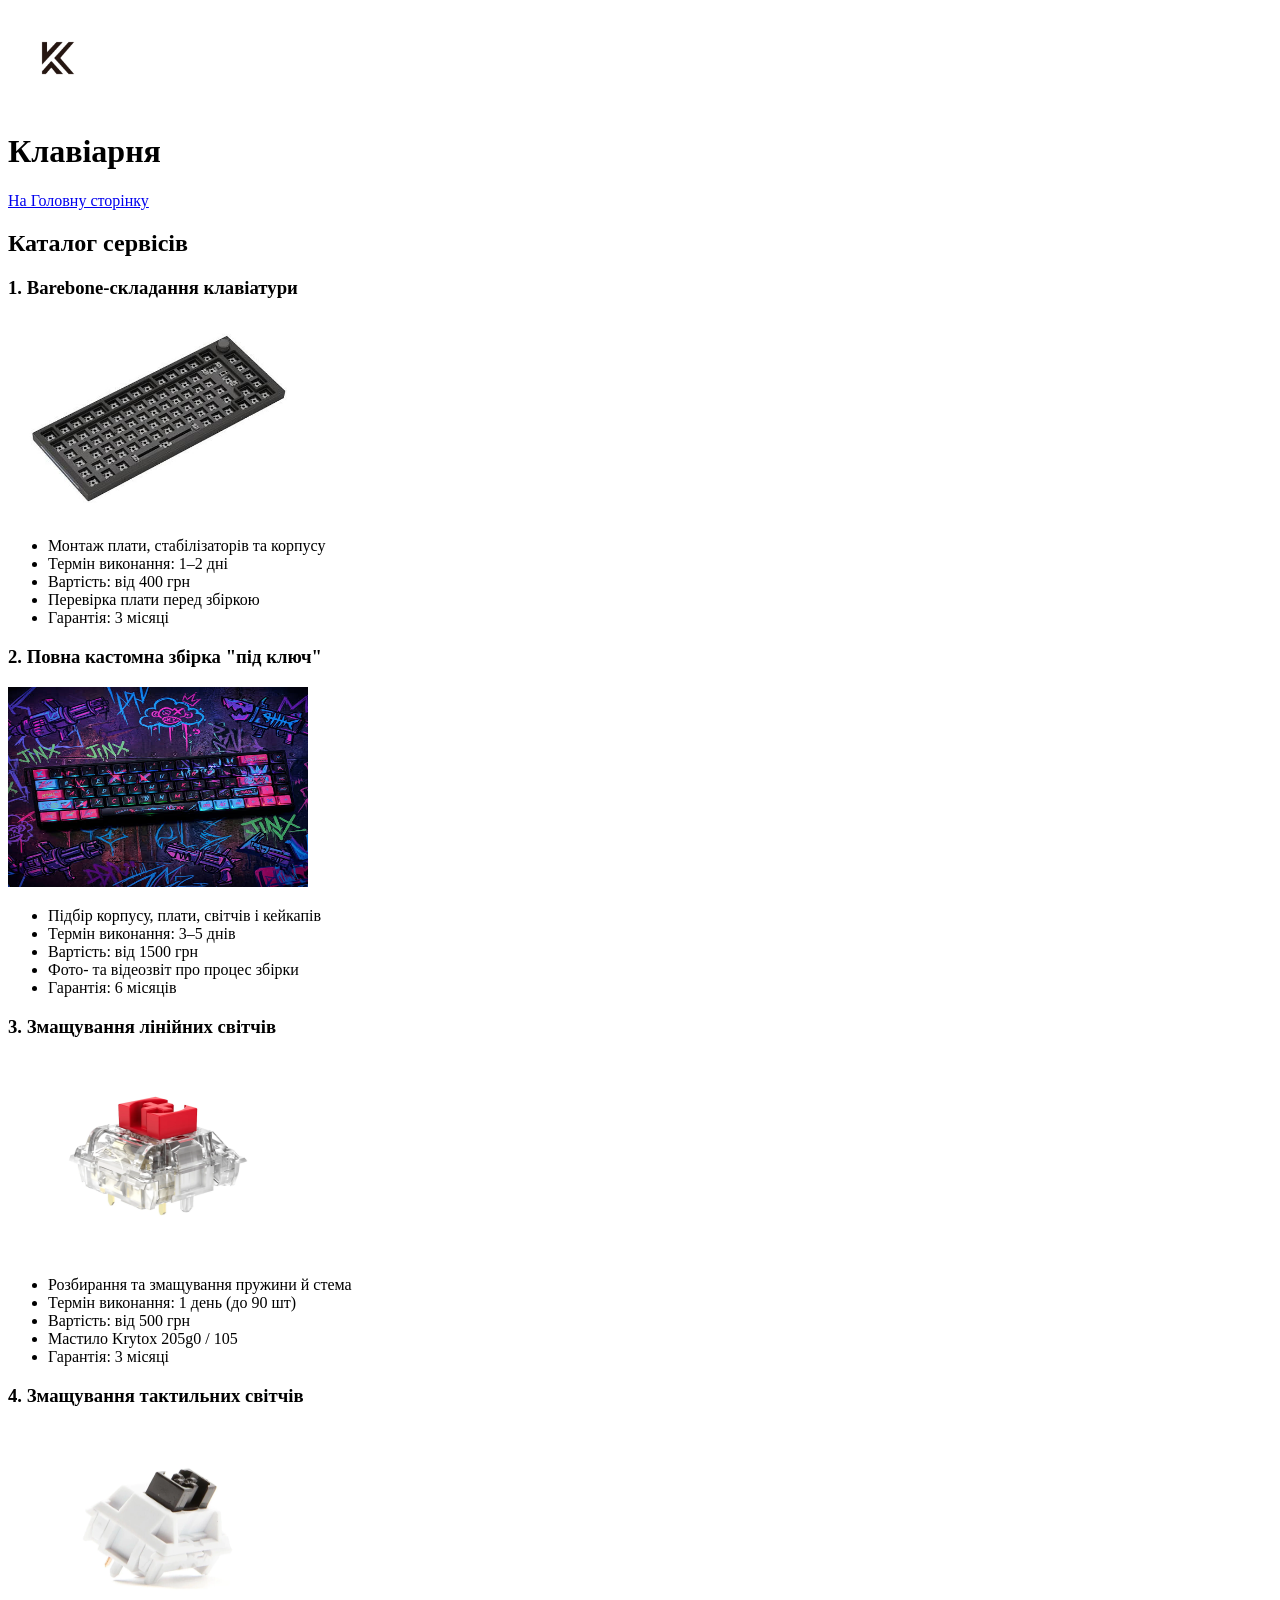
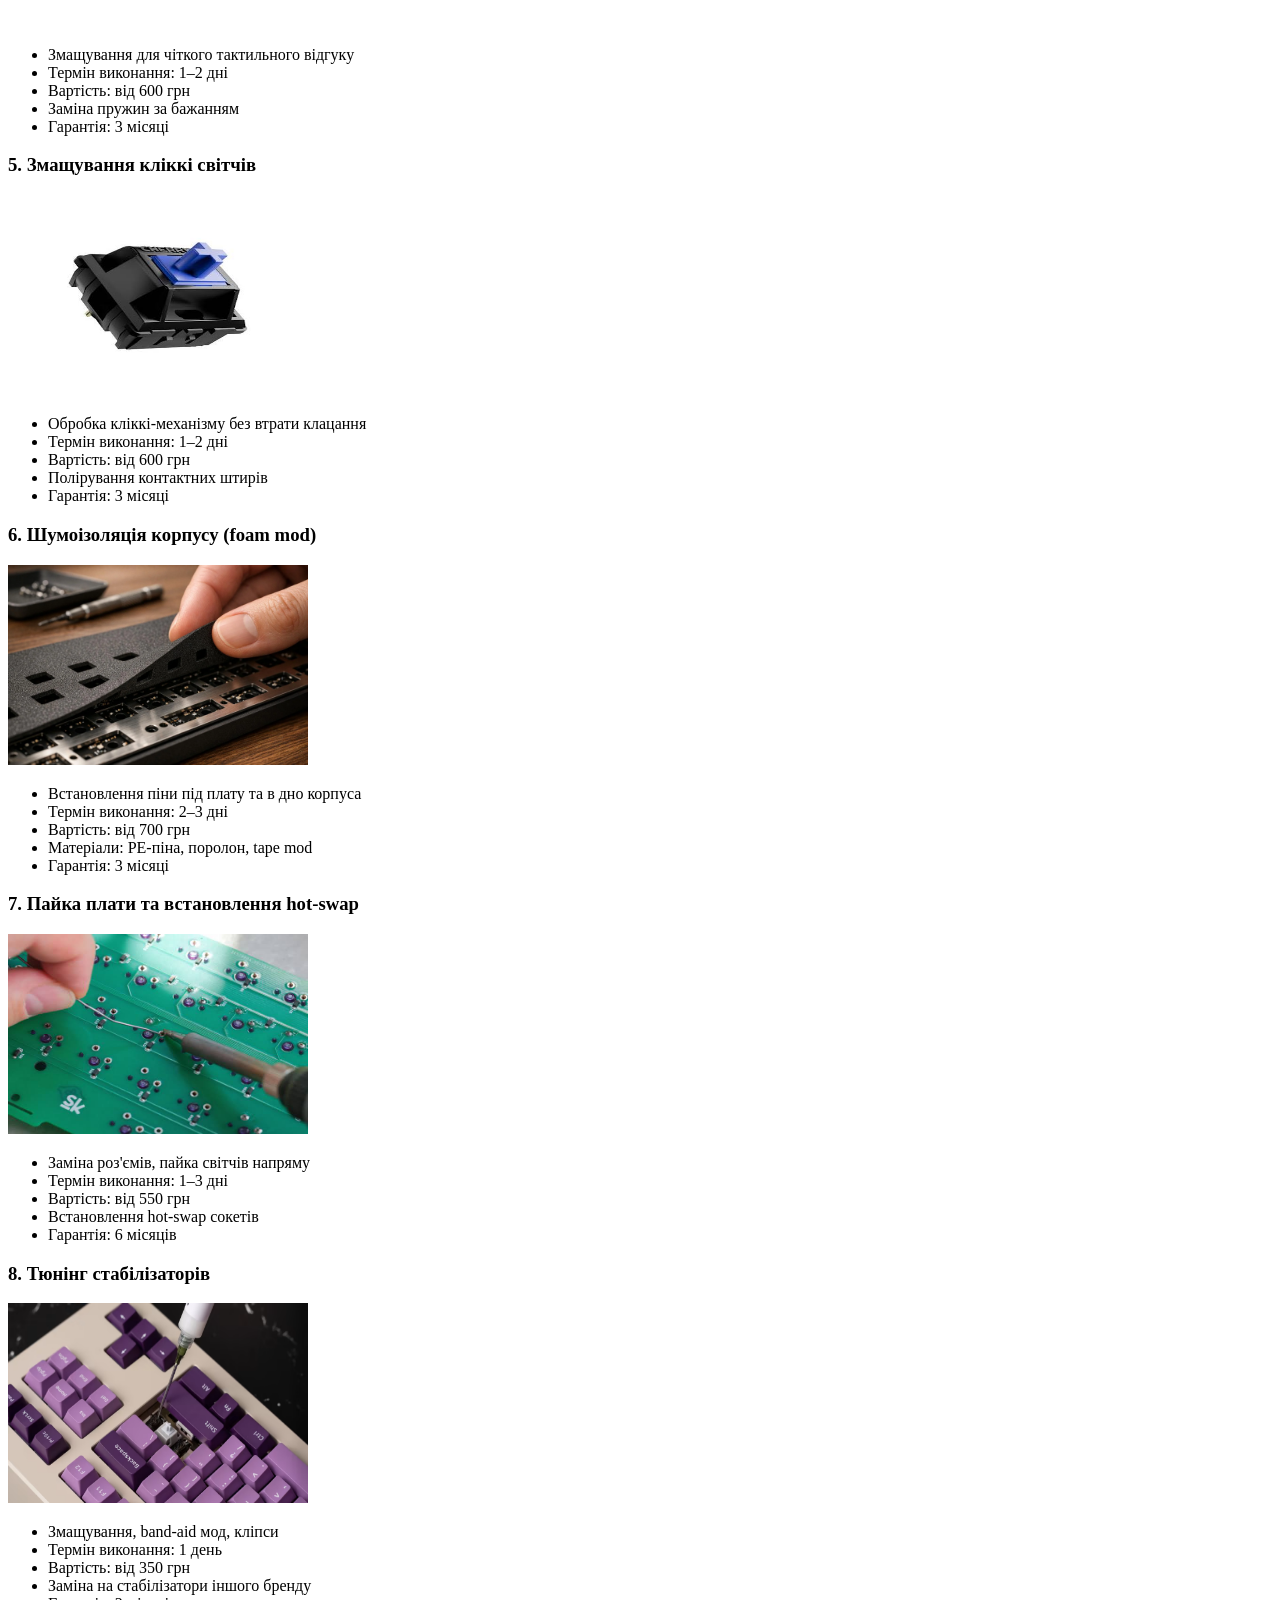
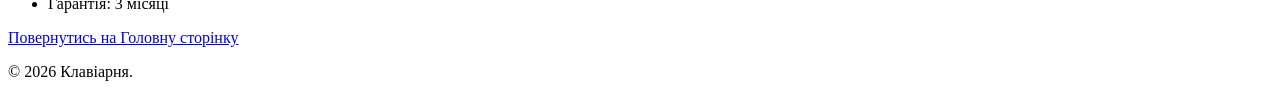
==== catalog.html @ dfae766c "Додання HTML сторінок та зображень Головна сторінка, стоірнка зворотного зв'язку та сторінка каталог" ====
<!DOCTYPE html>
<html lang="uk">
<head>
  <meta charset="UTF-8">
  <meta name="viewport" content="width=device-width, initial-scale=1.0">
  <title>Каталог сервісів — Клавіарня</title>
</head>
<body>

<header>
  <img src="images/logo.png" alt="Логотип сервісного сайту Клавіарня" width="100" height="100">
  <h1>Клавіарня</h1>
  <p><a href="index.html">На Головну сторінку</a></p>
</header>

<main>
  <h2>Каталог сервісів</h2>

  <article>
    <h3>1. Barebone-складання клавіатури</h3>
    <img src="images/barebone.jpg" alt="Barebone-складання клавіатури" width="300" height="200">
    <ul>
      <li>Монтаж плати, стабілізаторів та корпусу</li>
      <li>Термін виконання: 1–2 дні</li>
      <li>Вартість: від 400 грн</li>
      <li>Перевірка плати перед збіркою</li>
      <li>Гарантія: 3 місяці</li>
    </ul>
  </article>

  <article>
    <h3>2. Повна кастомна збірка "під ключ"</h3>
    <img src="images/custom.jpg" alt="Повна кастомна збірка клавіатури" width="300" height="200">
    <ul>
      <li>Підбір корпусу, плати, світчів і кейкапів</li>
      <li>Термін виконання: 3–5 днів</li>
      <li>Вартість: від 1500 грн</li>
      <li>Фото- та відеозвіт про процес збірки</li>
      <li>Гарантія: 6 місяців</li>
    </ul>
  </article>

  <article>
    <h3>3. Змащування лінійних світчів</h3>
    <img src="images/linear.webp" alt="Змащування лінійних світчів" width="300" height="200">
    <ul>
      <li>Розбирання та змащування пружини й стема</li>
      <li>Термін виконання: 1 день (до 90 шт)</li>
      <li>Вартість: від 500 грн</li>
      <li>Мастило Krytox 205g0 / 105</li>
      <li>Гарантія: 3 місяці</li>
    </ul>
  </article>

  <article>
    <h3>4. Змащування тактильних світчів</h3>
    <img src="images/tactile.webp" alt="Змащування тактильних світчів" width="300" height="200">
    <ul>
      <li>Змащування для чіткого тактильного відгуку</li>
      <li>Термін виконання: 1–2 дні</li>
      <li>Вартість: від 600 грн</li>
      <li>Заміна пружин за бажанням</li>
      <li>Гарантія: 3 місяці</li>
    </ul>
  </article>

  <article>
    <h3>5. Змащування кліккі світчів</h3>
    <img src="images/clicky.jpg" alt="Змащування кліккі світчів" width="300" height="200">
    <ul>
      <li>Обробка кліккі-механізму без втрати клацання</li>
      <li>Термін виконання: 1–2 дні</li>
      <li>Вартість: від 600 грн</li>
      <li>Полірування контактних штирів</li>
      <li>Гарантія: 3 місяці</li>
    </ul>
  </article>

  <article>
    <h3>6. Шумоізоляція корпусу (foam mod)</h3>
    <img src="images/foam.webp" alt="Шумоізоляція корпусу клавіатури" width="300" height="200">
    <ul>
      <li>Встановлення піни під плату та в дно корпуса</li>
      <li>Термін виконання: 2–3 дні</li>
      <li>Вартість: від 700 грн</li>
      <li>Матеріали: PE-піна, поролон, tape mod</li>
      <li>Гарантія: 3 місяці</li>
    </ul>
  </article>

  <article>
    <h3>7. Пайка плати та встановлення hot-swap</h3>
    <img src="images/solder.jpg" alt="Пайка плати клавіатури" width="300" height="200">
    <ul>
      <li>Заміна роз'ємів, пайка світчів напряму</li>
      <li>Термін виконання: 1–3 дні</li>
      <li>Вартість: від 550 грн</li>
      <li>Встановлення hot-swap сокетів</li>
      <li>Гарантія: 6 місяців</li>
    </ul>
  </article>

  <article>
    <h3>8. Тюнінг стабілізаторів</h3>
    <img src="images/stabilise.avif" alt="Тюнінг стабілізаторів клавіатури" width="300" height="200">
    <ul>
      <li>Змащування, band-aid мод, кліпси</li>
      <li>Термін виконання: 1 день</li>
      <li>Вартість: від 350 грн</li>
      <li>Заміна на стабілізатори іншого бренду</li>
      <li>Гарантія: 3 місяці</li>
    </ul>
  </article>

  <p><a href="index.html">Повернутись на Головну сторінку</a></p>
</main>

<footer>
  <p>© 2026 Клавіарня.</p>
</footer>

</body>
</html>
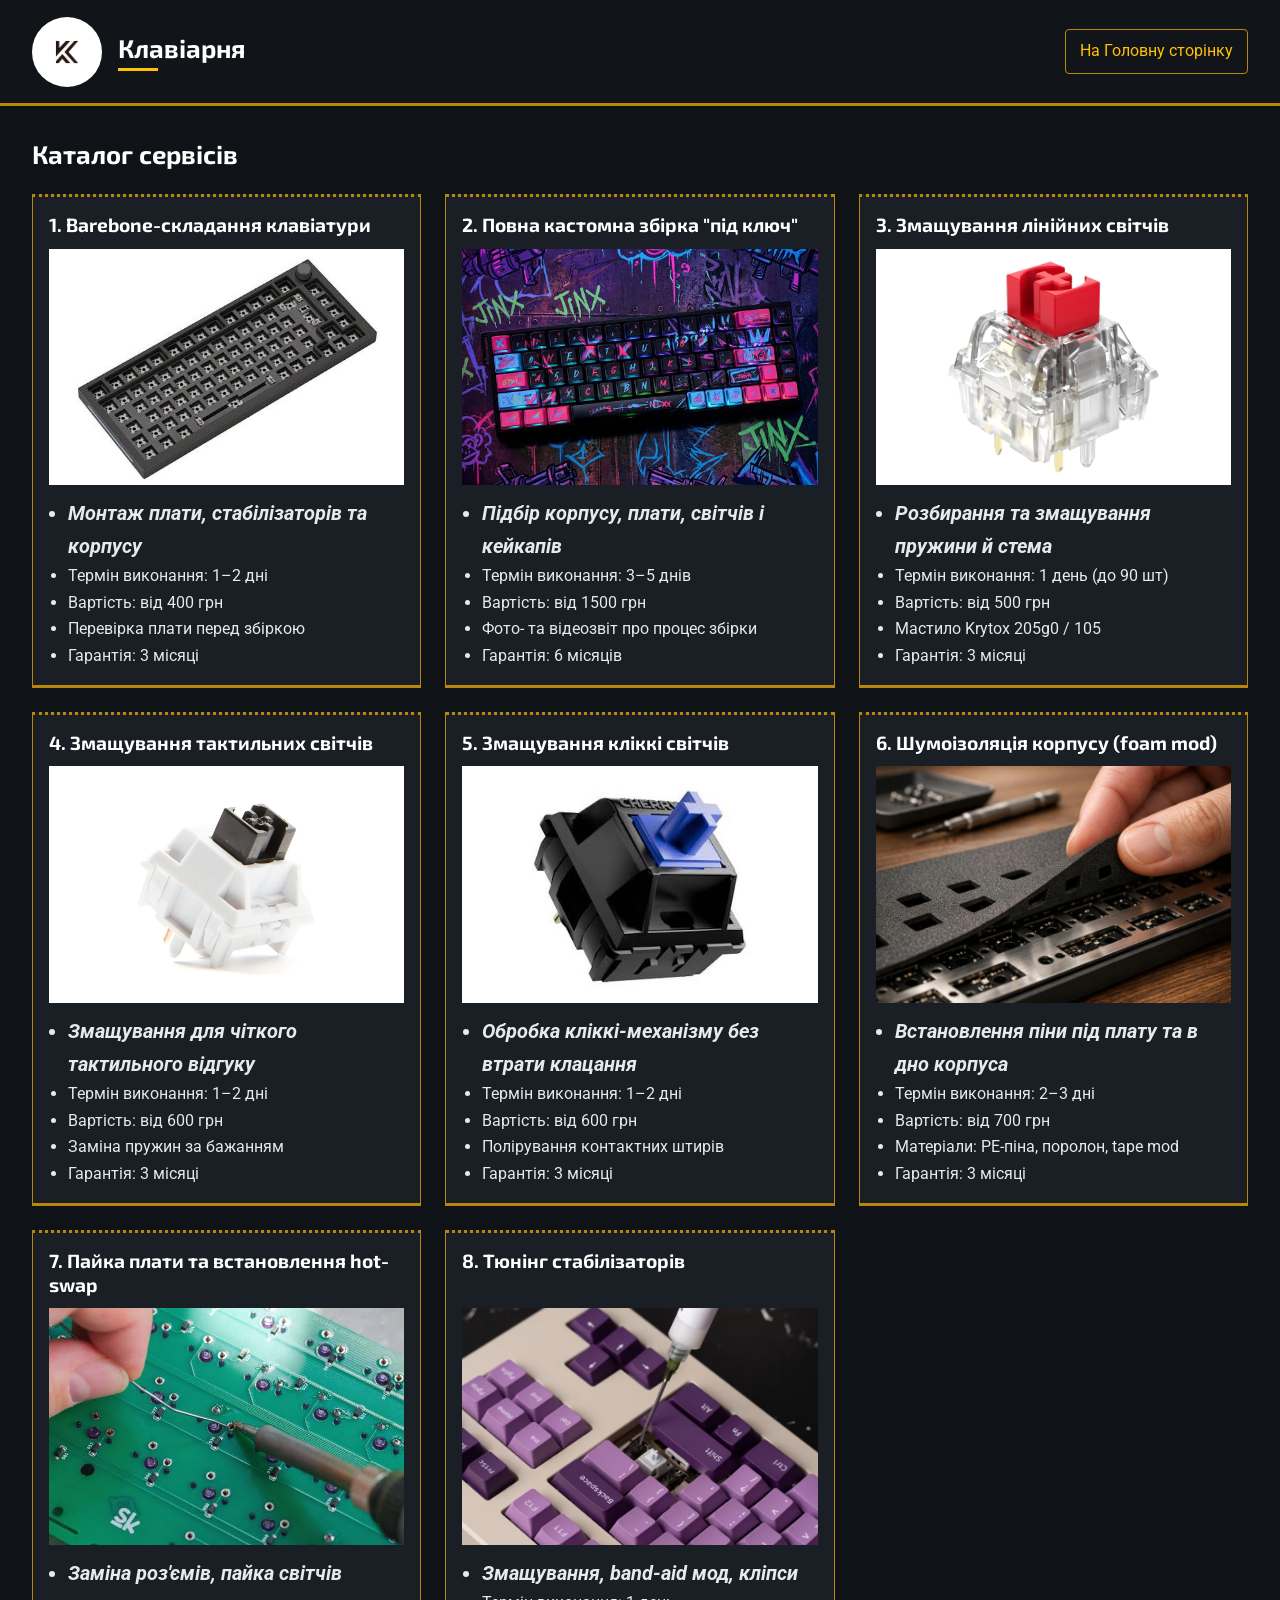
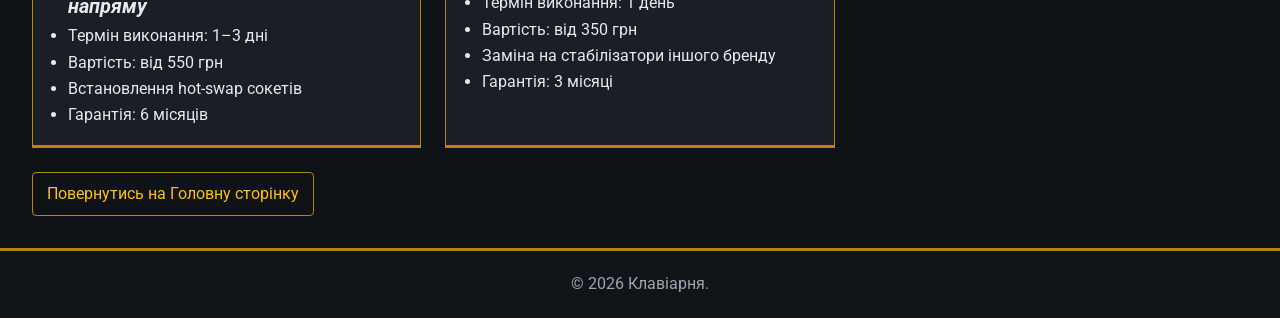
==== commit 72e7fb21: "Додано стилі css, змінено файли html для підтримки стилів та додані мінімальні вбудовані стилі" ====
--- a/catalog.html
+++ b/catalog.html
@@ -4,13 +4,18 @@
   <meta charset="UTF-8">
   <meta name="viewport" content="width=device-width, initial-scale=1.0">
   <title>Каталог сервісів — Клавіарня</title>
+  <link rel="preconnect" href="https://fonts.googleapis.com">
+  <link rel="preconnect" href="https://fonts.gstatic.com" crossorigin>
+  <link href="https://fonts.googleapis.com/css2?family=Exo+2:wght@500;700;800&family=Roboto:ital,wght@0,400;0,500;0,700;1,400&display=swap" rel="stylesheet">
+  <link rel="stylesheet" href="css/style.css">
+  <link rel="stylesheet" href="css/catalog.css">
 </head>
-<body>
+<body class="page-catalog">
 
-<header>
-  <img src="images/logo.png" alt="Логотип сервісного сайту Клавіарня" width="100" height="100">
-  <h1>Клавіарня</h1>
-  <p><a href="index.html">На Головну сторінку</a></p>
+<header class="site-header">
+  <img class="logo" src="images/logo.png" alt="Логотип сервісного сайту Клавіарня" width="100" height="100">
+  <h1 class="site-title">Клавіарня</h1>
+  <p class="back-link"><a href="index.html">На Головну сторінку</a></p>
 </header>
 
 <main>
@@ -18,7 +23,7 @@
 
   <article>
     <h3>1. Barebone-складання клавіатури</h3>
-    <img src="images/barebone.jpg" alt="Barebone-складання клавіатури" width="300" height="200">
+    <img tabindex="0" src="images/barebone.jpg" alt="Barebone-складання клавіатури" width="300" height="200">
     <ul>
       <li>Монтаж плати, стабілізаторів та корпусу</li>
       <li>Термін виконання: 1–2 дні</li>
@@ -30,7 +35,7 @@
 
   <article>
     <h3>2. Повна кастомна збірка "під ключ"</h3>
-    <img src="images/custom.jpg" alt="Повна кастомна збірка клавіатури" width="300" height="200">
+    <img tabindex="0" src="images/custom.jpg" alt="Повна кастомна збірка клавіатури" width="300" height="200">
     <ul>
       <li>Підбір корпусу, плати, світчів і кейкапів</li>
       <li>Термін виконання: 3–5 днів</li>
@@ -42,7 +47,7 @@
 
   <article>
     <h3>3. Змащування лінійних світчів</h3>
-    <img src="images/linear.webp" alt="Змащування лінійних світчів" width="300" height="200">
+    <img tabindex="0" src="images/linear.webp" alt="Змащування лінійних світчів" width="300" height="200">
     <ul>
       <li>Розбирання та змащування пружини й стема</li>
       <li>Термін виконання: 1 день (до 90 шт)</li>
@@ -54,7 +59,7 @@
 
   <article>
     <h3>4. Змащування тактильних світчів</h3>
-    <img src="images/tactile.webp" alt="Змащування тактильних світчів" width="300" height="200">
+    <img tabindex="0" src="images/tactile.webp" alt="Змащування тактильних світчів" width="300" height="200">
     <ul>
       <li>Змащування для чіткого тактильного відгуку</li>
       <li>Термін виконання: 1–2 дні</li>
@@ -66,7 +71,7 @@
 
   <article>
     <h3>5. Змащування кліккі світчів</h3>
-    <img src="images/clicky.jpg" alt="Змащування кліккі світчів" width="300" height="200">
+    <img tabindex="0" src="images/clicky.jpg" alt="Змащування кліккі світчів" width="300" height="200">
     <ul>
       <li>Обробка кліккі-механізму без втрати клацання</li>
       <li>Термін виконання: 1–2 дні</li>
@@ -78,7 +83,7 @@
 
   <article>
     <h3>6. Шумоізоляція корпусу (foam mod)</h3>
-    <img src="images/foam.webp" alt="Шумоізоляція корпусу клавіатури" width="300" height="200">
+    <img tabindex="0" src="images/foam.webp" alt="Шумоізоляція корпусу клавіатури" width="300" height="200">
     <ul>
       <li>Встановлення піни під плату та в дно корпуса</li>
       <li>Термін виконання: 2–3 дні</li>
@@ -90,7 +95,7 @@
 
   <article>
     <h3>7. Пайка плати та встановлення hot-swap</h3>
-    <img src="images/solder.jpg" alt="Пайка плати клавіатури" width="300" height="200">
+    <img tabindex="0" src="images/solder.jpg" alt="Пайка плати клавіатури" width="300" height="200">
     <ul>
       <li>Заміна роз'ємів, пайка світчів напряму</li>
       <li>Термін виконання: 1–3 дні</li>
@@ -102,7 +107,7 @@
 
   <article>
     <h3>8. Тюнінг стабілізаторів</h3>
-    <img src="images/stabilise.avif" alt="Тюнінг стабілізаторів клавіатури" width="300" height="200">
+    <img tabindex="0" src="images/stabilise.avif" alt="Тюнінг стабілізаторів клавіатури" width="300" height="200">
     <ul>
       <li>Змащування, band-aid мод, кліпси</li>
       <li>Термін виконання: 1 день</li>
@@ -112,11 +117,11 @@
     </ul>
   </article>
 
-  <p><a href="index.html">Повернутись на Головну сторінку</a></p>
+  <p class="back-link"><a href="index.html">Повернутись на Головну сторінку</a></p>
 </main>
 
-<footer>
-  <p>© 2026 Клавіарня.</p>
+<footer class="site-footer">
+  <p class="copyright">© 2026 Клавіарня.</p>
 </footer>
 
 </body>
--- a/css/style.css
+++ b/css/style.css
@@ -0,0 +1,87 @@
+:root {
+  color-scheme: dark;
+  --bg: rgb(15, 18, 22);
+  --surface: #1a1f26;
+  --line: #2c333c;
+  --text: #e6e9ed;
+  --muted: #9aa5b1;
+  --accent: hsl(45, 100%, 51%);
+  --accent-dark: darkgoldenrod;
+  --font-head: "Exo 2", "Segoe UI", Arial, sans-serif;
+  --font-body: "Roboto", Arial, sans-serif;
+  --header-h: 106px;
+}
+
+*, *::before, *::after { box-sizing: border-box; }
+
+body {
+  margin: 0;
+  min-height: 100vh;
+  display: grid;
+  grid-template-rows: auto 1fr auto;
+  font: 400 1rem/1.65 var(--font-body);
+  color: var(--text);
+  background-color: var(--bg);
+}
+
+h1, h2, h3 { font-family: var(--font-head); line-height: 1.25; color: white; }
+h2 { font-size: 1.6rem; margin: 0 0 .8em; }
+h3 { font-size: 1.2rem; margin: 0 0 .6em; }
+
+a { color: var(--accent); }
+
+.site-header {
+  display: grid;
+  grid-template-columns: 70px 1fr auto;
+  align-items: center;
+  column-gap: 16px;
+  padding: 16px 32px;
+  background-color: #11151a;
+  border-bottom: 3px solid var(--accent-dark);
+  z-index: 100;
+}
+.site-title { margin: 0; font-size: 1.6rem; }
+.site-title::after {
+  content: "";
+  display: block;
+  height: 3px;
+  width: 40px;
+  margin-top: 4px;
+  background-color: var(--accent);
+  animation: scan 2.5s ease-in-out infinite alternate;
+}
+@keyframes scan { from { width: 40px; } to { width: 180px; } }
+
+.logo { width: 70px; height: 70px; object-fit: cover; border-radius: 50%; background-color: white; }
+
+.back-link { margin: 0; }
+.back-link a, .account-links a {
+  display: inline-block;
+  padding: 8px 14px;
+  border: 1px solid var(--accent-dark);
+  border-radius: 4px;
+  text-decoration: none;
+}
+
+.main-nav ul { display: grid; grid-auto-flow: column; gap: 8px; margin: 0; padding: 0; list-style: none; }
+.main-nav a {
+  display: block;
+  padding: 10px 16px;
+  text-align: center;
+  text-decoration: none;
+  color: var(--text);
+  background-color: transparent;
+  border: 1px solid var(--line);
+  transition: background-color .3s, color .3s, border-color .3s, transform .3s;
+}
+.main-nav a:hover {
+  background-color: var(--accent);
+  color: #14181d;
+  border-color: var(--accent);
+  transform: translateY(-2px);
+}
+
+.site-footer { padding: 20px 32px; background-color: #11151a; border-top: 3px solid var(--accent-dark); color: var(--muted); }
+.site-footer h2 { margin: 0 0 .4em; font-size: 1.1rem; }
+.site-footer address { font-style: normal; }
+.copyright { margin: 0; text-align: center; }
--- a/css/catalog.css
+++ b/css/catalog.css
@@ -0,0 +1,51 @@
+.page-catalog { padding-top: var(--header-h); }
+
+.page-catalog .site-header {
+  position: fixed;
+  top: 0;
+  left: 0;
+  width: 100%;
+  height: var(--header-h);
+  z-index: 200;
+}
+
+.page-catalog main {
+  display: grid;
+  grid-template-columns: repeat(auto-fill, minmax(min(100%, 300px), 1fr));
+  gap: 24px;
+  align-content: start;
+  padding: 32px;
+}
+.page-catalog main > h2,
+.page-catalog main > p { grid-column: 1 / -1; margin: 0; }
+
+.page-catalog main > article {
+  padding: 16px;
+  background-color: var(--surface);
+  border: 1px solid #b8860b;
+  border-top: 3px dotted #b8860b;
+  border-bottom: medium solid darkgoldenrod;
+  display: grid;
+  grid-row: span 3;
+  grid-template-rows: subgrid;
+  row-gap: 0;
+}
+
+.page-catalog article img {
+  display: block;
+  width: 100%;
+  height: auto;
+  aspect-ratio: 3 / 2;
+  object-fit: cover;
+  margin-bottom: 12px;
+  transition: filter 1.2s ease;
+}
+.page-catalog article img:focus { filter: grayscale(100%); }
+
+.page-catalog article ul { margin: 0; padding-left: 1.2em; }
+
+.page-catalog article li:first-child { font-size: 1.25rem; font-weight: 700; font-style: italic; }
+
+.page-catalog a:active { color: darkgreen; }
+
+.page-catalog .site-footer { text-align: center; }
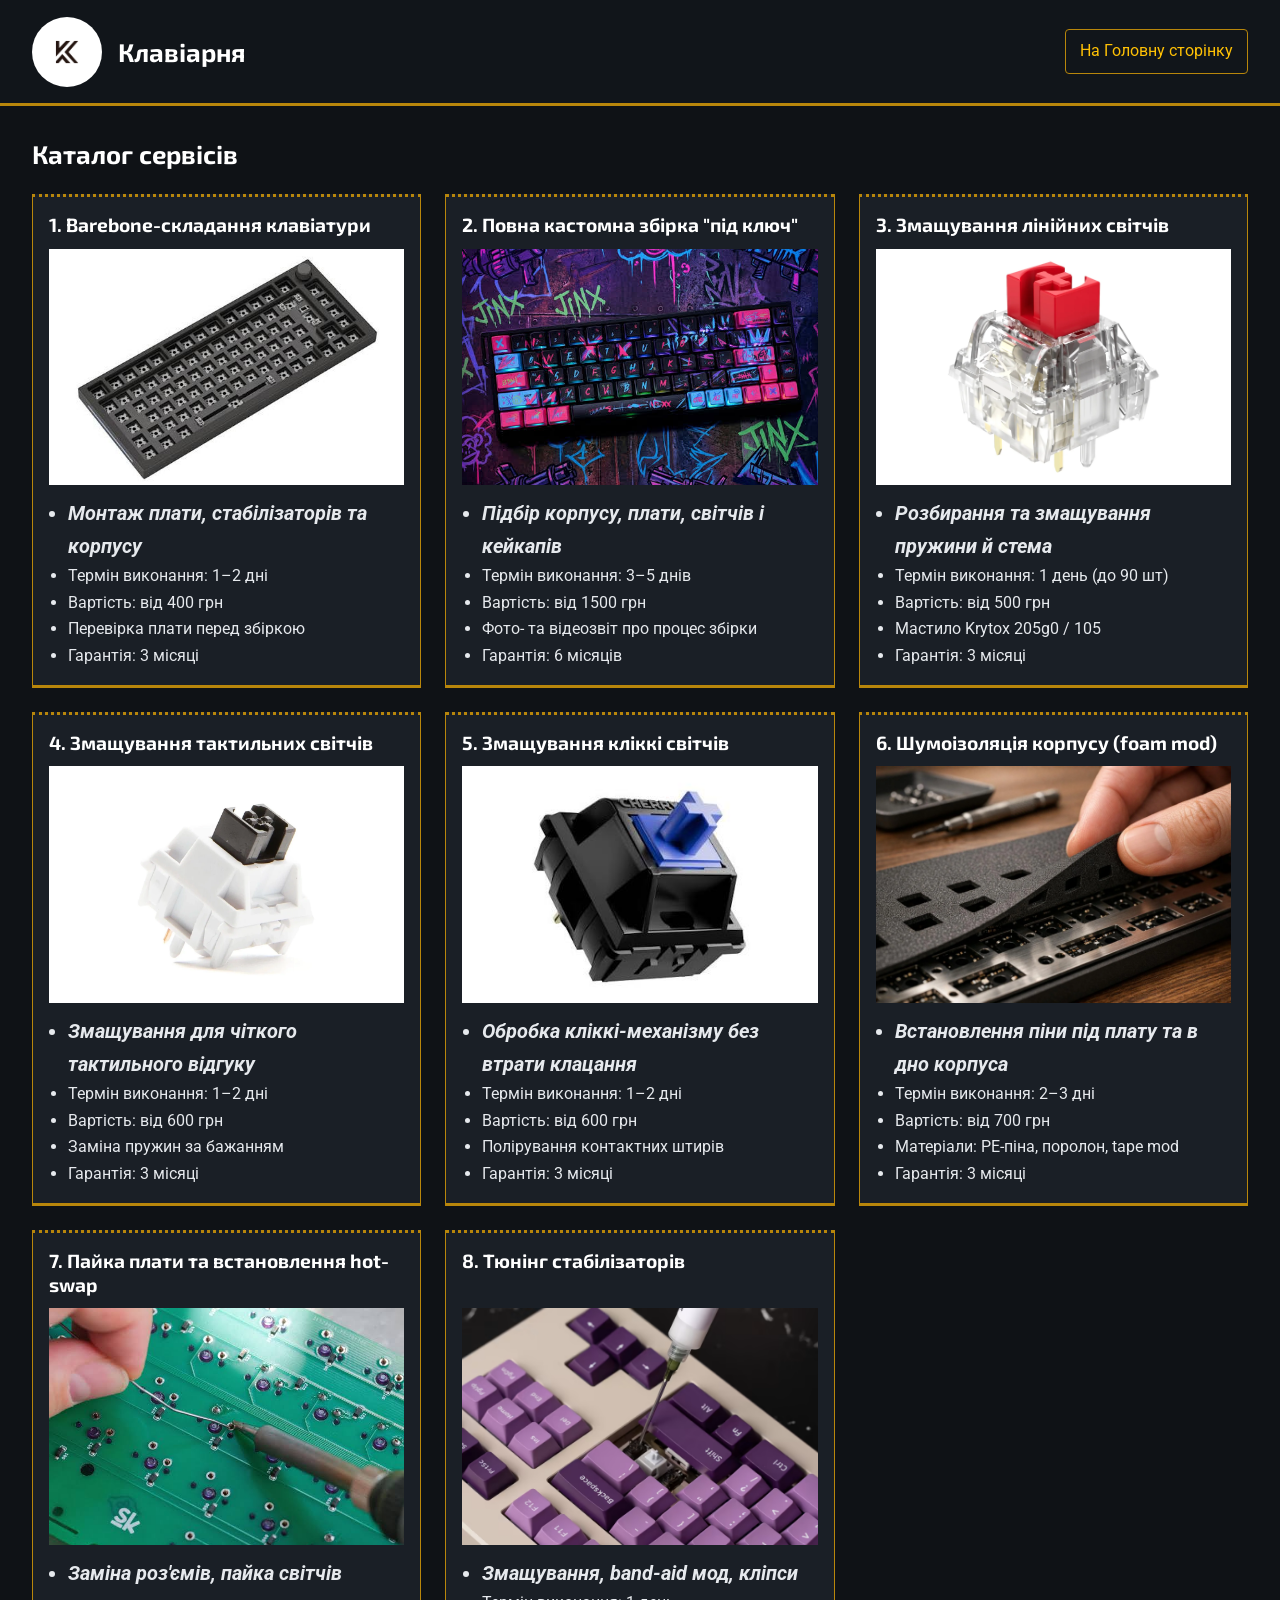
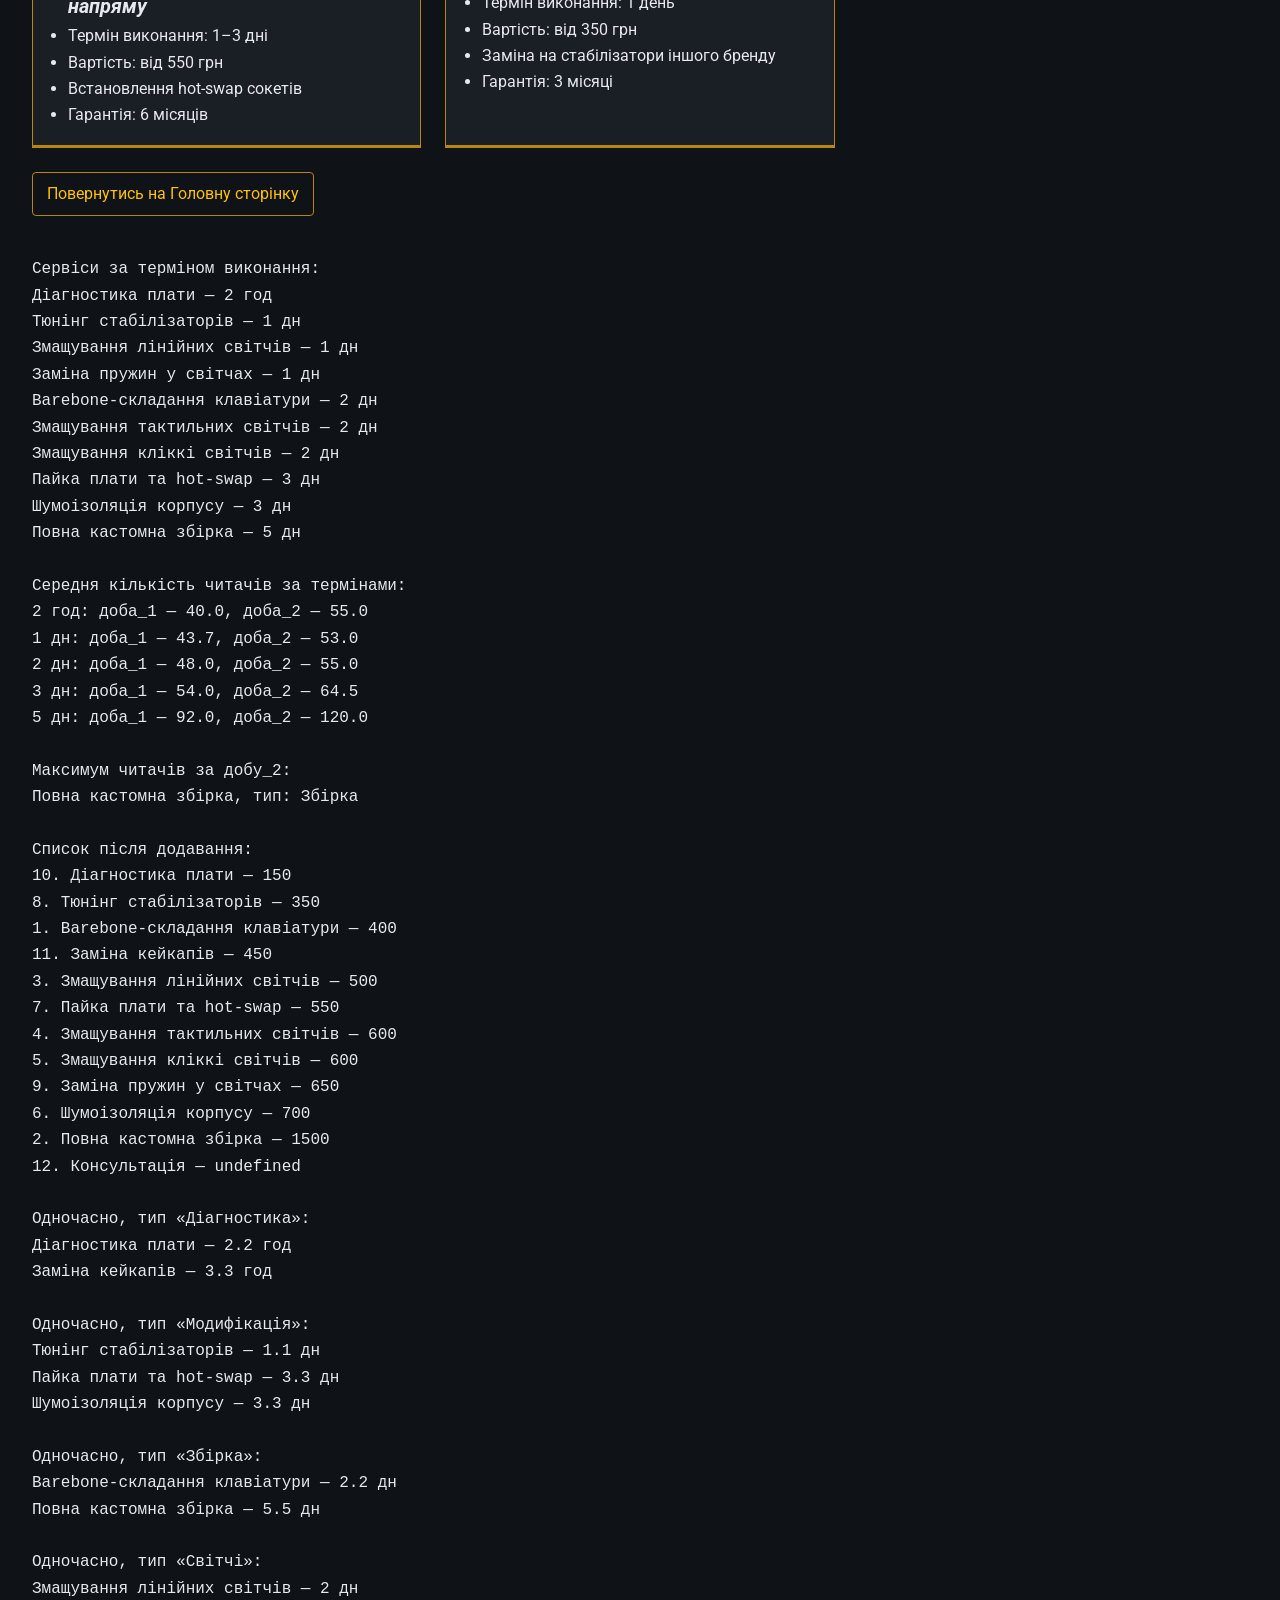
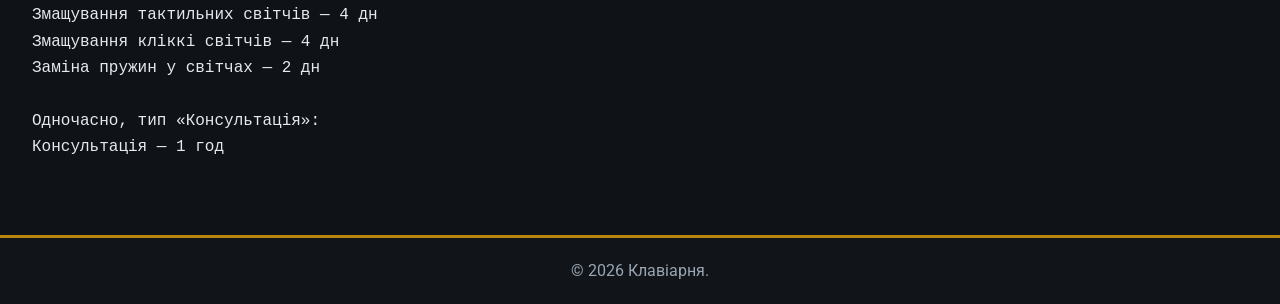
==== commit 6b1063db: "lab3" ====
--- a/catalog.html
+++ b/catalog.html
@@ -124,5 +124,7 @@
   <p class="copyright">© 2026 Клавіарня.</p>
 </footer>
 
+<script src="js/catalog.js"></script>
+
 </body>
 </html>
--- a/css/style.css
+++ b/css/style.css
@@ -41,18 +41,14 @@
   z-index: 100;
 }
 .site-title { margin: 0; font-size: 1.6rem; }
-.site-title::after {
-  content: "";
-  display: block;
-  height: 3px;
-  width: 40px;
-  margin-top: 4px;
-  background-color: var(--accent);
-  animation: scan 2.5s ease-in-out infinite alternate;
+
+.logo { 
+  width: 70px; 
+  height: 70px; 
+  object-fit: cover; 
+  border-radius: 50%; 
+  background-color: white; 
 }
-@keyframes scan { from { width: 40px; } to { width: 180px; } }
-
-.logo { width: 70px; height: 70px; object-fit: cover; border-radius: 50%; background-color: white; }
 
 .back-link { margin: 0; }
 .back-link a, .account-links a {
--- a/css/catalog.css
+++ b/css/catalog.css
@@ -18,6 +18,8 @@
 }
 .page-catalog main > h2,
 .page-catalog main > p { grid-column: 1 / -1; margin: 0; }
+
+.page-catalog main > pre { grid-column: 1 / -1; }
 
 .page-catalog main > article {
   padding: 16px;
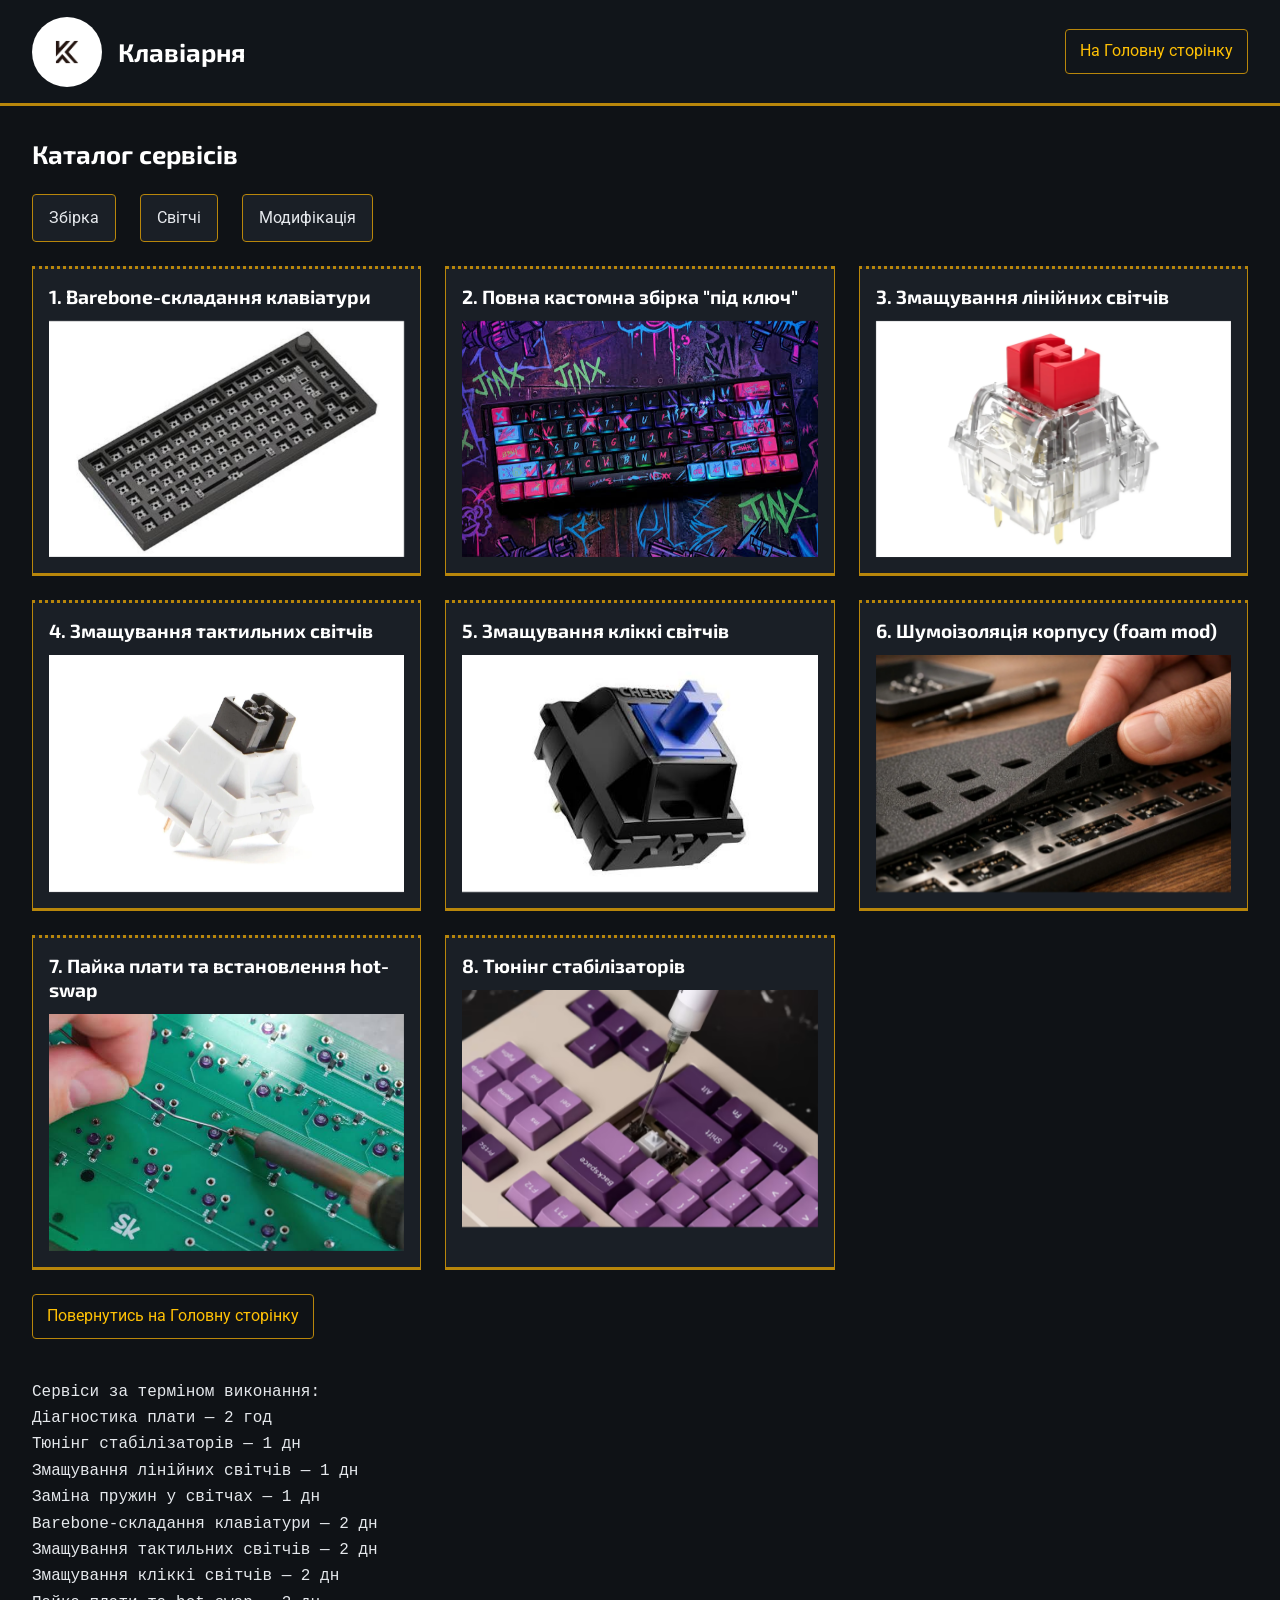
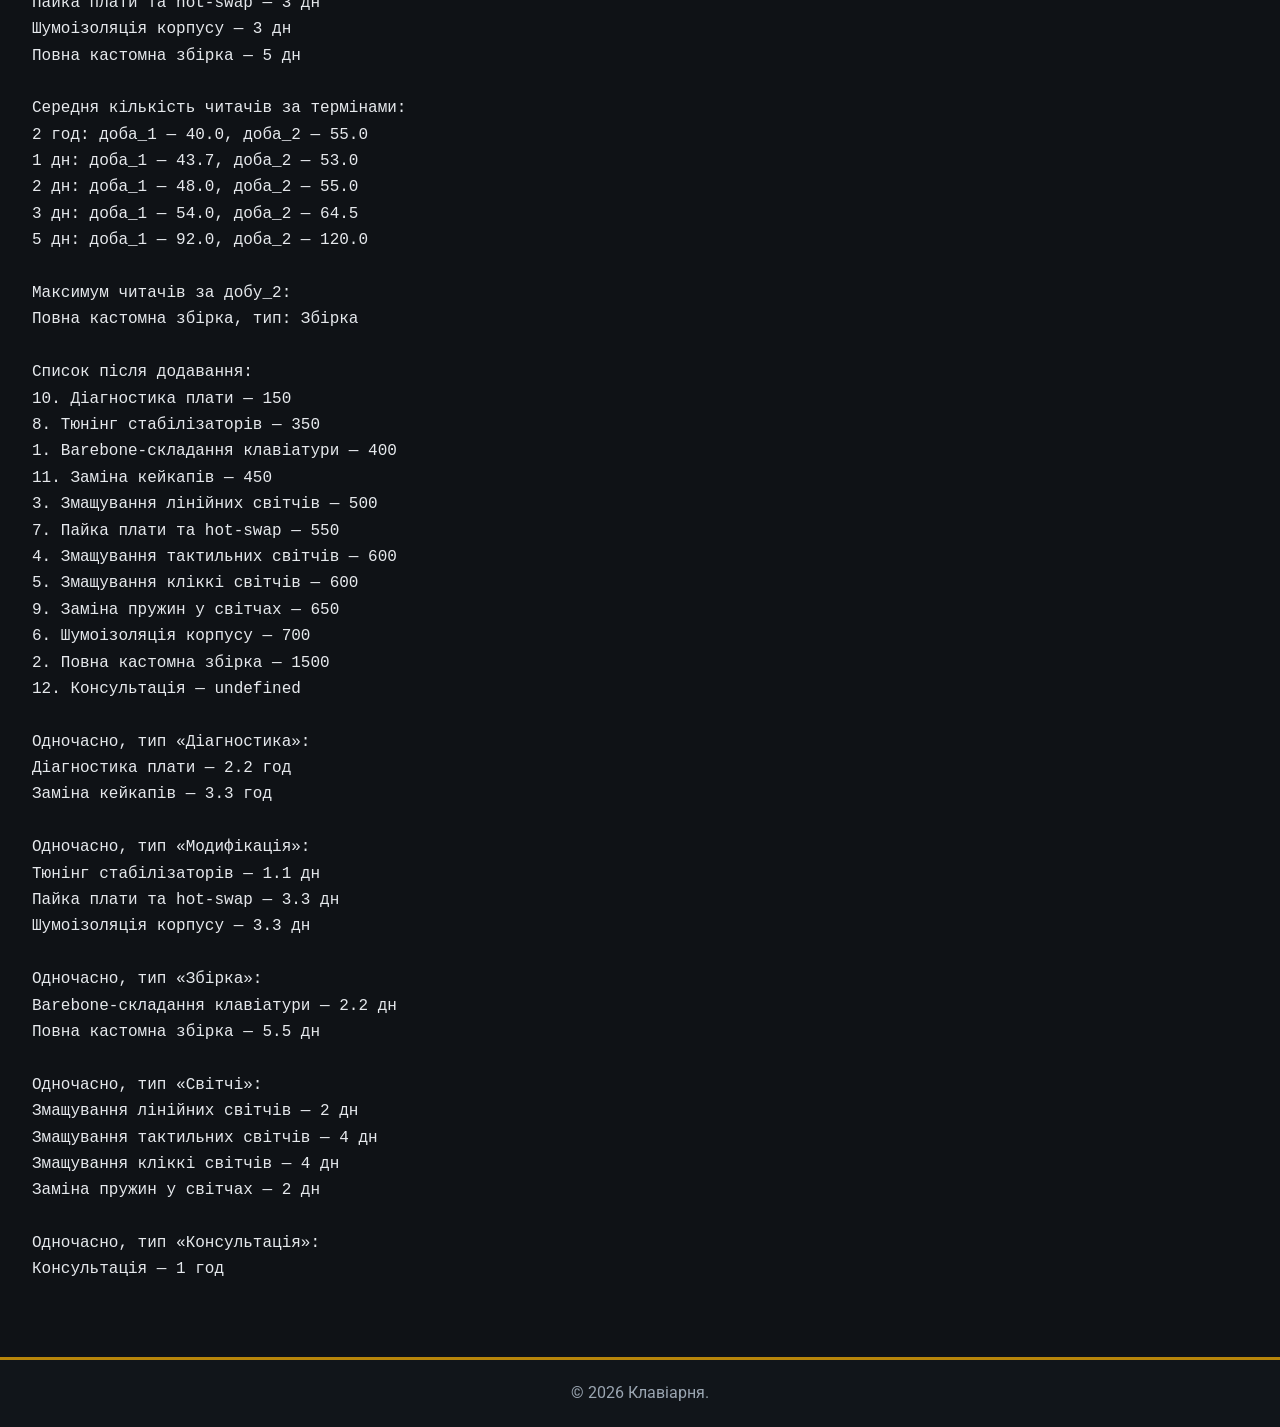
==== commit 5dbfbbca: "lab 4" ====
--- a/catalog.html
+++ b/catalog.html
@@ -9,6 +9,7 @@
   <link href="https://fonts.googleapis.com/css2?family=Exo+2:wght@500;700;800&family=Roboto:ital,wght@0,400;0,500;0,700;1,400&display=swap" rel="stylesheet">
   <link rel="stylesheet" href="css/style.css">
   <link rel="stylesheet" href="css/catalog.css">
+  <link rel="stylesheet" href="css/effects.css">
 </head>
 <body class="page-catalog">
 
@@ -125,6 +126,7 @@
 </footer>
 
 <script src="js/catalog.js"></script>
+<script src="js/catalog-ui.js" defer></script>
 
 </body>
 </html>
--- a/css/catalog.css
+++ b/css/catalog.css
@@ -22,31 +22,23 @@
 .page-catalog main > pre { grid-column: 1 / -1; }
 
 .page-catalog main > article {
+  min-width: 0;
   padding: 16px;
   background-color: var(--surface);
   border: 1px solid #b8860b;
   border-top: 3px dotted #b8860b;
   border-bottom: medium solid darkgoldenrod;
-  display: grid;
-  grid-row: span 3;
-  grid-template-rows: subgrid;
-  row-gap: 0;
+  display: flex;
+  flex-direction: column;
+  gap: 12px;
 }
 
 .page-catalog article img {
   display: block;
   width: 100%;
-  height: auto;
-  aspect-ratio: 3 / 2;
-  object-fit: cover;
-  margin-bottom: 12px;
-  transition: filter 1.2s ease;
+  height: 100%;
 }
-.page-catalog article img:focus { filter: grayscale(100%); }
-
-.page-catalog article ul { margin: 0; padding-left: 1.2em; }
-
-.page-catalog article li:first-child { font-size: 1.25rem; font-weight: 700; font-style: italic; }
+.page-catalog article h3 { margin: 0; }
 
 .page-catalog a:active { color: darkgreen; }
 
--- a/css/effects.css
+++ b/css/effects.css
@@ -0,0 +1,150 @@
+/* 1. Предмети на фоні шапки головної сторінки */
+.page-index .site-header { isolation: isolate; }
+.float-item {
+  position: absolute;
+  z-index: -1;
+  object-fit: cover;
+  border-radius: 8px;
+  opacity: 0;
+  pointer-events: none;
+  transition: opacity .7s;
+}
+.float-item.visible { opacity: .5; }
+
+/* 5. Навігація: зверху (горизонтально) або праворуч (вертикально) */
+.nav-top .main-nav ul,
+.nav-side .main-nav ul {
+  display: flex;
+  list-style: none;
+  margin: 0;
+  padding: 0;
+}
+.nav-top .main-nav ul { flex-flow: row wrap; gap: .5rem 1.5rem; }
+.nav-side .main-nav ul { flex-direction: column; gap: .6rem; }
+
+@media (max-width: 768px) {
+  .page-index .site-header.nav-side {
+    height: auto;
+    padding: 16px;
+    grid-template-columns: minmax(0, 1fr) 92px;
+    grid-template-areas:
+      "logo nav"
+      "title nav"
+      "desc nav"
+      "account nav"
+      "quick quick";
+    align-items: center;
+  }
+
+  .page-index .site-header.nav-side .main-nav {
+    position: static;
+    grid-area: nav;
+    width: auto;
+    align-self: stretch;
+  }
+
+  .page-index .site-header.nav-side .main-nav ul {
+    height: 100%;
+    justify-content: center;
+    gap: .4rem;
+  }
+
+  .page-index .site-header.nav-side .main-nav a {
+    padding: .5rem .3rem;
+    font-size: .85rem;
+    line-height: 1.3;
+  }
+}
+
+/* 2. Випадаюче підменю каталогу */
+.catalog-menu { grid-column: 1 / -1; }
+.catalog-menu > ul { display: flex; flex-wrap: wrap; gap: .5rem 1.5rem; list-style: none; margin: 0; padding: 0; }
+.catalog-menu li { position: relative; }
+.catalog-menu button {
+  padding: .6rem 1rem;
+  font: inherit;
+  color: var(--text);
+  background: var(--surface);
+  border: 1px solid var(--accent-dark);
+  border-radius: 4px;
+  cursor: pointer;
+}
+.catalog-menu button:hover,
+.catalog-menu button:focus-visible { color: #14181d; background: var(--accent); }
+.catalog-menu .submenu {
+  display: block;
+  position: absolute;
+  top: 100%;
+  left: 0;
+  z-index: 20;
+  min-width: 16rem;
+  max-width: min(22rem, calc(100vw - 2rem));
+  margin: .3rem 0 0;
+  padding: .4rem 0;
+  list-style: none;
+  background: var(--surface);
+  color: var(--text);
+  border: 1px solid var(--line);
+  border-top: 2px solid var(--accent-dark);
+  box-shadow: 0 4px 12px rgba(0, 0, 0, .4);
+}
+.catalog-menu .submenu[hidden] { display: none; }
+.catalog-menu .submenu a { display: block; padding: .35rem 1rem; color: inherit; text-decoration: none; }
+.catalog-menu .submenu a:hover,
+.catalog-menu .submenu a:focus-visible { background: #303740; color: var(--accent); }
+
+/* 3. Фліп-карти */
+.flip-card { display: block; width: 100%; aspect-ratio: 3 / 2; perspective: 800px; cursor: pointer; }
+.flip-card:focus-visible { outline: 2px solid var(--accent); outline-offset: 4px; }
+.flip-card-inner { position: relative; width: 100%; height: 100%; transition: transform .6s; transform-style: preserve-3d; }
+.flip-card:hover .flip-card-inner,
+.flip-card:focus .flip-card-inner,
+.flip-card.is-flipped .flip-card-inner { transform: rotateY(180deg); }
+.flip-card .flip-front,
+.flip-card .flip-back {
+  position: absolute;
+  inset: 0;
+  width: 100%;
+  height: 100%;
+  box-sizing: border-box;
+  backface-visibility: hidden;
+  -webkit-backface-visibility: hidden;
+}
+.flip-card .flip-front { object-fit: cover; }
+.flip-card .flip-back {
+  padding: .75rem 1rem;
+  overflow: auto;
+  background: #1e2327;
+  color: #fff;
+  font-size: .9rem;
+  transform: rotateY(180deg);
+}
+.flip-card .flip-back h4 { margin: 0 0 .4rem; color: var(--accent); font-family: var(--font-head); }
+.flip-card .flip-back ul { margin: 0; padding-left: 1.2rem; }
+.flip-card .flip-back li:first-child { font-size: inherit; font-style: normal; }
+
+/* 4. Поле «Детально» і підказка */
+#details { transition: background-color .2s, border-color .2s, box-shadow .2s; }
+#details.details-active {
+  color: #f3efe3;
+  background-color: #29271f;
+  border-color: #c99b1a;
+  box-shadow: 0 0 0 3px rgba(201, 155, 26, .2);
+}
+#details.details-active::placeholder { color: #b7ad8a; }
+.tooltip {
+  position: fixed;
+  z-index: 50;
+  max-width: min(18rem, calc(100vw - 24px));
+  padding: .65rem .85rem;
+  background: #1e2327;
+  color: #fff;
+  border: 1px solid var(--accent-dark);
+  border-radius: 6px;
+  font-size: .9rem;
+  line-height: 1.45;
+  opacity: 0;
+  pointer-events: none;
+  transition: opacity .2s;
+}
+.tooltip.show { opacity: 1; }
